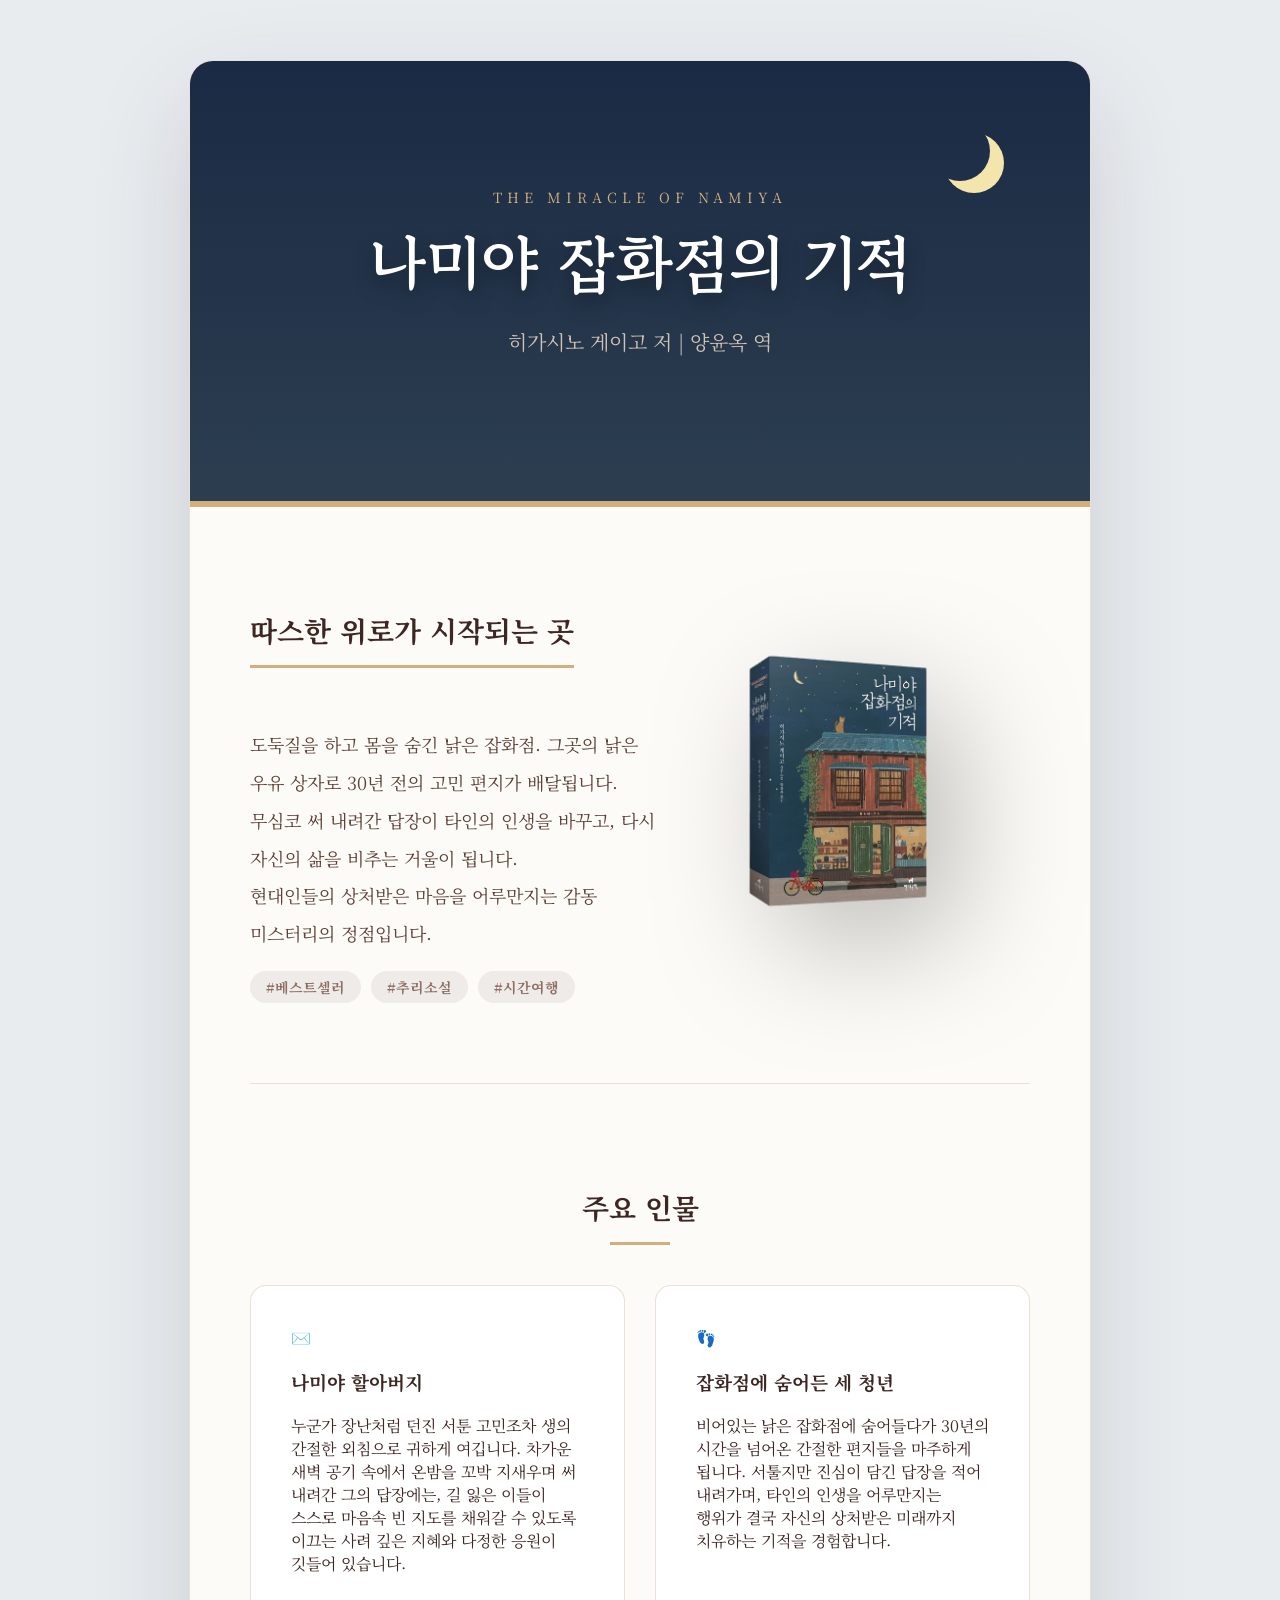
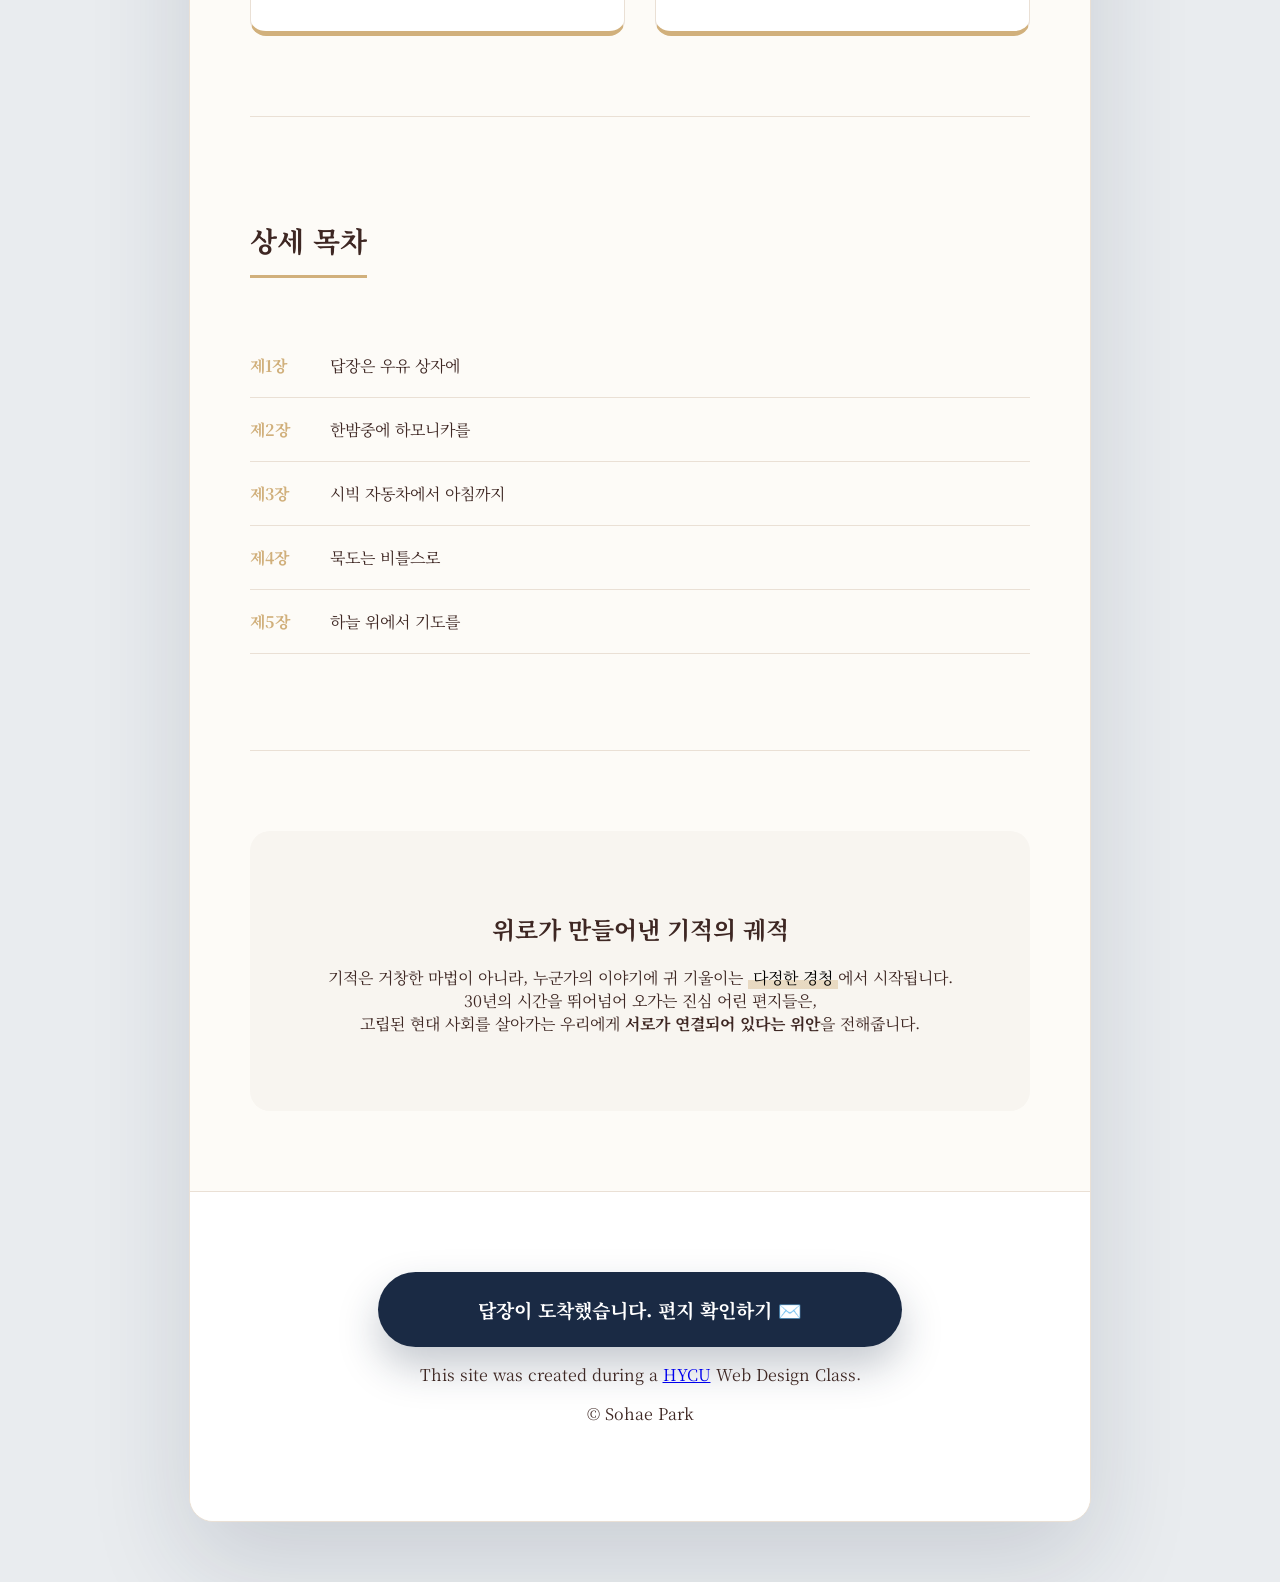
==== index.html @ 7ce03bda "Rename class5_book.html to index.html" ====
<!DOCTYPE html>
<html lang="ko">
<head>
    <meta charset="utf-8">
    <meta name="viewport" content="width=device-width, initial-scale=1.0">
    <title>나미야 잡화점의 기적 - 도서 상세</title>
    <link rel="preconnect" href="https://fonts.googleapis.com">
    <link rel="preconnect" href="https://fonts.gstatic.com" crossorigin>
    <link href="https://fonts.googleapis.com/css2?family=Gowun+Batang:wght@700&family=Noto+Serif+KR:wght@400;700&display=swap" rel="stylesheet">
    <link href="class5_style.css" rel="stylesheet" type="text/css">
</head>
<body>
    <div id="wrapper">
        <header id="hero-header">
            <div class="sky-container">
                <div class="star s1"></div><div class="star s2"></div><div class="star s3"></div>
                <div class="star s4"></div><div class="star s5"></div><div class="star s6"></div>
                <div class="star s7"></div><div class="star s8"></div><div class="star s9"></div>
                <div class="star s10"></div><div class="star s11"></div><div class="star s12"></div>
                <div class="moon"></div>
                <div class="shooting-star ss1"></div>
                <div class="shooting-star ss2"></div>
                <div class="cat-silhouette">
                    <div class="cat-ears"></div>
                    <div class="cat-body"></div>
                </div>
            </div>
            <div class="header-content">
                <span class="sub-label">THE MIRACLE OF NAMIYA</span>
                <h1 class="main-title">나미야 잡화점의 기적</h1>
                <p class="author-label">히가시노 게이고 저 | 양윤옥 역</p>
            </div>
        </header>

        <main id="content-body">
            <section class="section-block intro-section">
                <div class="row-layout">
                    <div class="text-area">
                        <h2 class="section-title underline-fit">따스한 위로가 시작되는 곳</h2>
                        <p class="synopsis">
                            도둑질을 하고 몸을 숨긴 낡은 잡화점. 그곳의 낡은 우유 상자로 30년 전의 고민 편지가 배달됩니다.<br>
                            무심코 써 내려간 답장이 타인의 인생을 바꾸고, 다시 자신의 삶을 비추는 거울이 됩니다.<br>
                            현대인들의 상처받은 마음을 어루만지는 감동 미스터리의 정점입니다.
                        </p>
                        <div class="keyword-tags">
                            <span class="tag">#베스트셀러</span><span class="tag">#추리소설</span><span class="tag">#시간여행</span>
                        </div>
                    </div>
                    <div class="image-area main-cover">
                        <img src="img/cover.png" alt="나미야 잡화점의 기적 책 표지" class="cover-img">
                    </div>
                </div>
            </section>

            <hr class="section-divider"> 
            
            <section class="section-block">
                <h2 class="section-title center">주요 인물</h2>
                <div class="card-grid">
                    <article class="info-card">
                        <div class="card-icon">✉️</div>
                        <h3>나미야 할아버지</h3>
                        <p>누군가 장난처럼 던진 서툰 고민조차 생의 간절한 외침으로 귀하게 여깁니다. 차가운 새벽 공기 속에서 온밤을 꼬박 지새우며 써 내려간 그의 답장에는, 길 잃은 이들이 스스로 마음속 빈 지도를 채워갈 수 있도록 이끄는 사려 깊은 지혜와 다정한 응원이 깃들어 있습니다.</p>
                    </article>
                    <article class="info-card">
                        <div class="card-icon">👣</div>
                        <h3>잡화점에 숨어든 세 청년</h3>
                        <p>비어있는 낡은 잡화점에 숨어들다가 30년의 시간을 넘어온 간절한 편지들을 마주하게 됩니다. 서툴지만 진심이 담긴 답장을 적어 내려가며, 타인의 인생을 어루만지는 행위가 결국 자신의 상처받은 미래까지 치유하는 기적을 경험합니다.</p>
                    </article>
                </div>
            </section>

            <hr class="section-divider">

            <section class="section-block">
                <h2 class="section-title">상세 목차</h2>
                <ul class="chapter-list">
                    <li><span class="chapter-num">제1장</span> <span class="chapter-name">답장은 우유 상자에</span></li>
                    <li><span class="chapter-num">제2장</span> <span class="chapter-name">한밤중에 하모니카를</span></li>
                    <li><span class="chapter-num">제3장</span> <span class="chapter-name">시빅 자동차에서 아침까지</span></li>
                    <li><span class="chapter-num">제4장</span> <span class="chapter-name">묵도는 비틀스로</span></li>
                    <li><span class="chapter-num">제5장</span> <span class="chapter-name">하늘 위에서 기도를</span></li>
                </ul>
            </section>

            <hr class="section-divider">

            <section class="section-block">
                <div class="message-box">
                    <h2 class="theme-title">위로가 만들어낸 기적의 궤적</h2>
                    <p class="theme-desc">
                        기적은 거창한 마법이 아니라, 누군가의 이야기에 귀 기울이는 <mark>다정한 경청</mark>에서 시작됩니다.<br>
                        30년의 시간을 뛰어넘어 오가는 진심 어린 편지들은,<br>
                        고립된 현대 사회를 살아가는 우리에게 <strong>서로가 연결되어 있다는 위안</strong>을 전해줍니다.
                    </p>
                </div>
            </section>
        </main>

        <footer>
            <div class="action-footer">
                <a href="https://search.kyobobook.co.kr/search?keyword=%EB%82%98%EB%AF%B8%EC%95%BC%20%EC%9E%A1%ED%99%94%EC%A0%90%EC%9D%98%20%EA%B8%B0%EC%A0%81" target="_blank" class="buy-btn">
                    답장이 도착했습니다. 편지 확인하기 ✉️
                </a>
            </div>
            <div class="footer-info">
                <p>This site was created during a <a href="https://www.hycu.ac.kr" target="_blank" class="hycu-link">HYCU</a> Web Design Class.</p>
                <p>© Sohae Park</p>
            </div>
        </footer>
    </div>
</body>
</html>
---- class5_style.css ----
:root {
    --primary-navy: #1A2A44;
    --accent-gold: #D1B07C;
    --text-main: #3E2723;
    --text-sub: #5D4037;
    --bg-creamy: #FDFBF7;
    --border-soft: #EAE0D5;
    --transition-base: all 0.4s cubic-bezier(0.165, 0.84, 0.44, 1);
}

body {
    background-color: #E9ECEF;
    font-family: 'Noto Serif KR', serif;
    margin: 0; padding: 0;
    display: flex; justify-content: center;
    color: var(--text-main);
    word-break: keep-all;
}

#wrapper {
    width: 100%; max-width: 900px;
    margin: 60px 20px;
    background-color: var(--bg-creamy);
    border-radius: 24px;
    box-shadow: 0 40px 100px rgba(26, 42, 68, 0.15);
    overflow: hidden;
    border: 1px solid var(--border-soft);
}

/* 히어로 헤더 & 별빛 애니메이션 */
#hero-header {
    height: 440px;
    background: linear-gradient(180deg, #1A2A44 0%, #2C3E50 100%);
    position: relative; overflow: hidden;
    display: flex; align-items: center; justify-content: center;
    text-align: center;
    border-bottom: 6px solid var(--accent-gold);
}

.sky-container { position: absolute; width: 100%; height: 100%; top: 0; left: 0; }

.star { 
    position: absolute; background: white; border-radius: 50%; opacity: 0;
    animation: twinkle 3s infinite ease-in-out; 
}

@keyframes twinkle { 
    0%, 100% { opacity: 0.2; transform: scale(0.8); box-shadow: 0 0 0px #FFF; } 
    50% { opacity: 1; transform: scale(1.2); box-shadow: 0 0 10px 2px rgba(255, 255, 255, 0.8); } 
}

/* 별 개별 설정 */
.s1 { width: 3px; height: 3px; top: 15%; left: 10%; animation-delay: 0s; }
.s2 { width: 4px; height: 4px; top: 25%; left: 85%; animation-delay: 1s; }
.s3 { width: 2px; height: 2px; top: 60%; left: 15%; animation-delay: 2s; }
.s4 { width: 3px; height: 3px; top: 40%; left: 55%; animation-delay: 0.5s; }
.s5 { width: 2px; height: 2px; top: 10%; left: 40%; animation-delay: 1.5s; }
.s6 { width: 4px; height: 4px; top: 75%; left: 70%; animation-delay: 0.8s; }
.s7 { width: 2px; height: 2px; top: 20%; left: 25%; animation-delay: 2.2s; }
.s8 { width: 3px; height: 3px; top: 50%; left: 80%; animation-delay: 1.2s; }
.s9 { width: 2px; height: 2px; top: 5%; left: 75%; animation-delay: 0.3s; }
.s10 { width: 3px; height: 3px; top: 65%; left: 45%; animation-delay: 1.8s; }
.s11 { width: 2px; height: 2px; top: 30%; left: 5%; animation-delay: 2.5s; }
.s12 { width: 3px; height: 3px; top: 85%; left: 20%; animation-delay: 0.7s; }

.moon { position: absolute; top: 60px; right: 100px; width: 60px; height: 60px; border-radius: 50%; box-shadow: 14px 12px 0 0 #F3E5AB; }
.sub-label { color: var(--accent-gold); font-size: 14px; letter-spacing: 5px; display: block; margin-bottom: 10px; z-index: 5; }
.main-title { font-family: 'Gowun Batang', serif; font-size: 62px; color: #FFF; margin: 0; z-index: 5; text-shadow: 0 10px 20px rgba(0,0,0,0.4); }
.author-label { font-size: 20px; color: #D1C4B5; margin-top: 20px; z-index: 5; }

/* 밑줄 로직 */
.section-title { 
    font-size: 28px; color: var(--text-main); margin-bottom: 40px; 
    position: relative; display: inline-block; 
}
.section-title::after { 
    content: ''; display: block; width: 100%; height: 3px; 
    background: var(--accent-gold); margin-top: 15px; 
}
.section-title.center { display: block; text-align: center; }
.section-title.center::after { width: 60px; margin: 15px auto 0; }

/* 책 표지 이미지 레이아웃 조정 */
.section-block { padding: 80px 60px; }
.row-layout { display: flex; gap: 40px; align-items: flex-start; }
.text-area { flex: 1.1; }

.main-cover {
    flex: 0.9;
    padding-top: 50px; /* 텍스트보다 아래로 더 내림 */
    display: flex;
    justify-content: flex-end;
}

.cover-img { 
    width: 115%; /* 크기 대폭 키움 */
    max-width: 420px; 
    filter: drop-shadow(30px 40px 60px rgba(0,0,0,0.25)); 
    transition: var(--transition-base);
}
.cover-img:hover { transform: translateY(-20px) scale(1.05) rotate(2deg); }

/* 나머지 요소 */
.synopsis { line-height: 2.1; font-size: 18px; color: var(--text-sub); }
.tag { display: inline-block; padding: 6px 16px; background: #EFEBE9; color: #8D6E63; border-radius: 25px; font-size: 14px; margin-right: 10px; font-weight: 700; }
.card-grid { display: flex; gap: 30px; }
.info-card { flex: 1; background: #FFF; padding: 40px; border-radius: 16px; border: 1px solid var(--border-soft); border-bottom: 5px solid var(--accent-gold); transition: var(--transition-base); }
.chapter-list { list-style: none; padding: 0; }
.chapter-list li { padding: 20px 0; border-bottom: 1px solid var(--border-soft); display: flex; align-items: center; }
.chapter-num { font-weight: 700; color: var(--accent-gold); width: 80px; font-size: 16px; }
.message-box { background: #F8F5F0; padding: 60px; border-radius: 20px; text-align: center; }
mark { background: transparent; background-image: linear-gradient(to top, rgba(209, 176, 124, 0.4) 40%, transparent 40%); padding: 0 5px; }
footer { padding: 80px; text-align: center; background: #FFF; border-top: 1px solid var(--border-soft); }
.buy-btn { display: inline-block; background: var(--primary-navy); color: #FFF; padding: 24px 100px; border-radius: 60px; text-decoration: none; font-weight: 700; font-size: 19px; box-shadow: 0 20px 40px rgba(26, 42, 68, 0.25); transition: var(--transition-base); }
.buy-btn:hover { background: var(--accent-gold); color: var(--primary-navy); transform: translateY(-5px); }
.section-divider { border: 0; height: 1px; background: var(--border-soft); margin: 0 60px; }
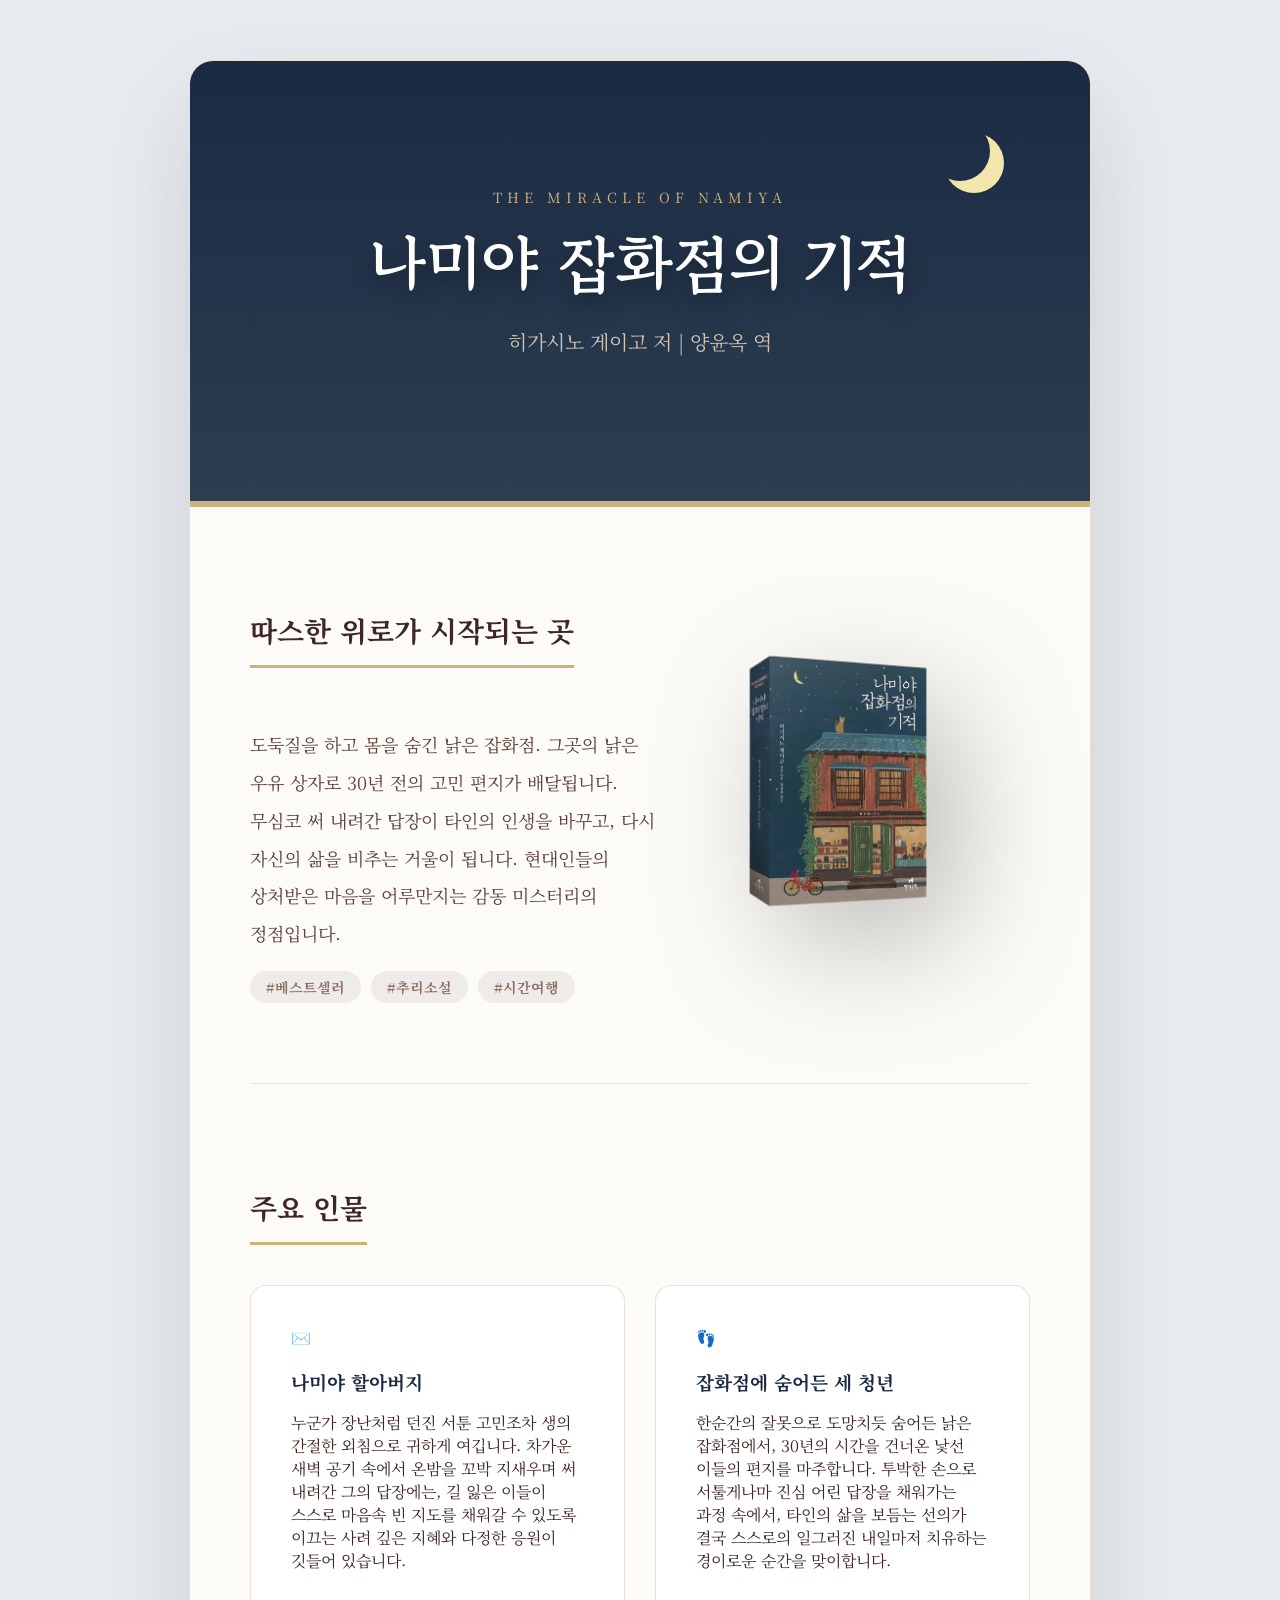
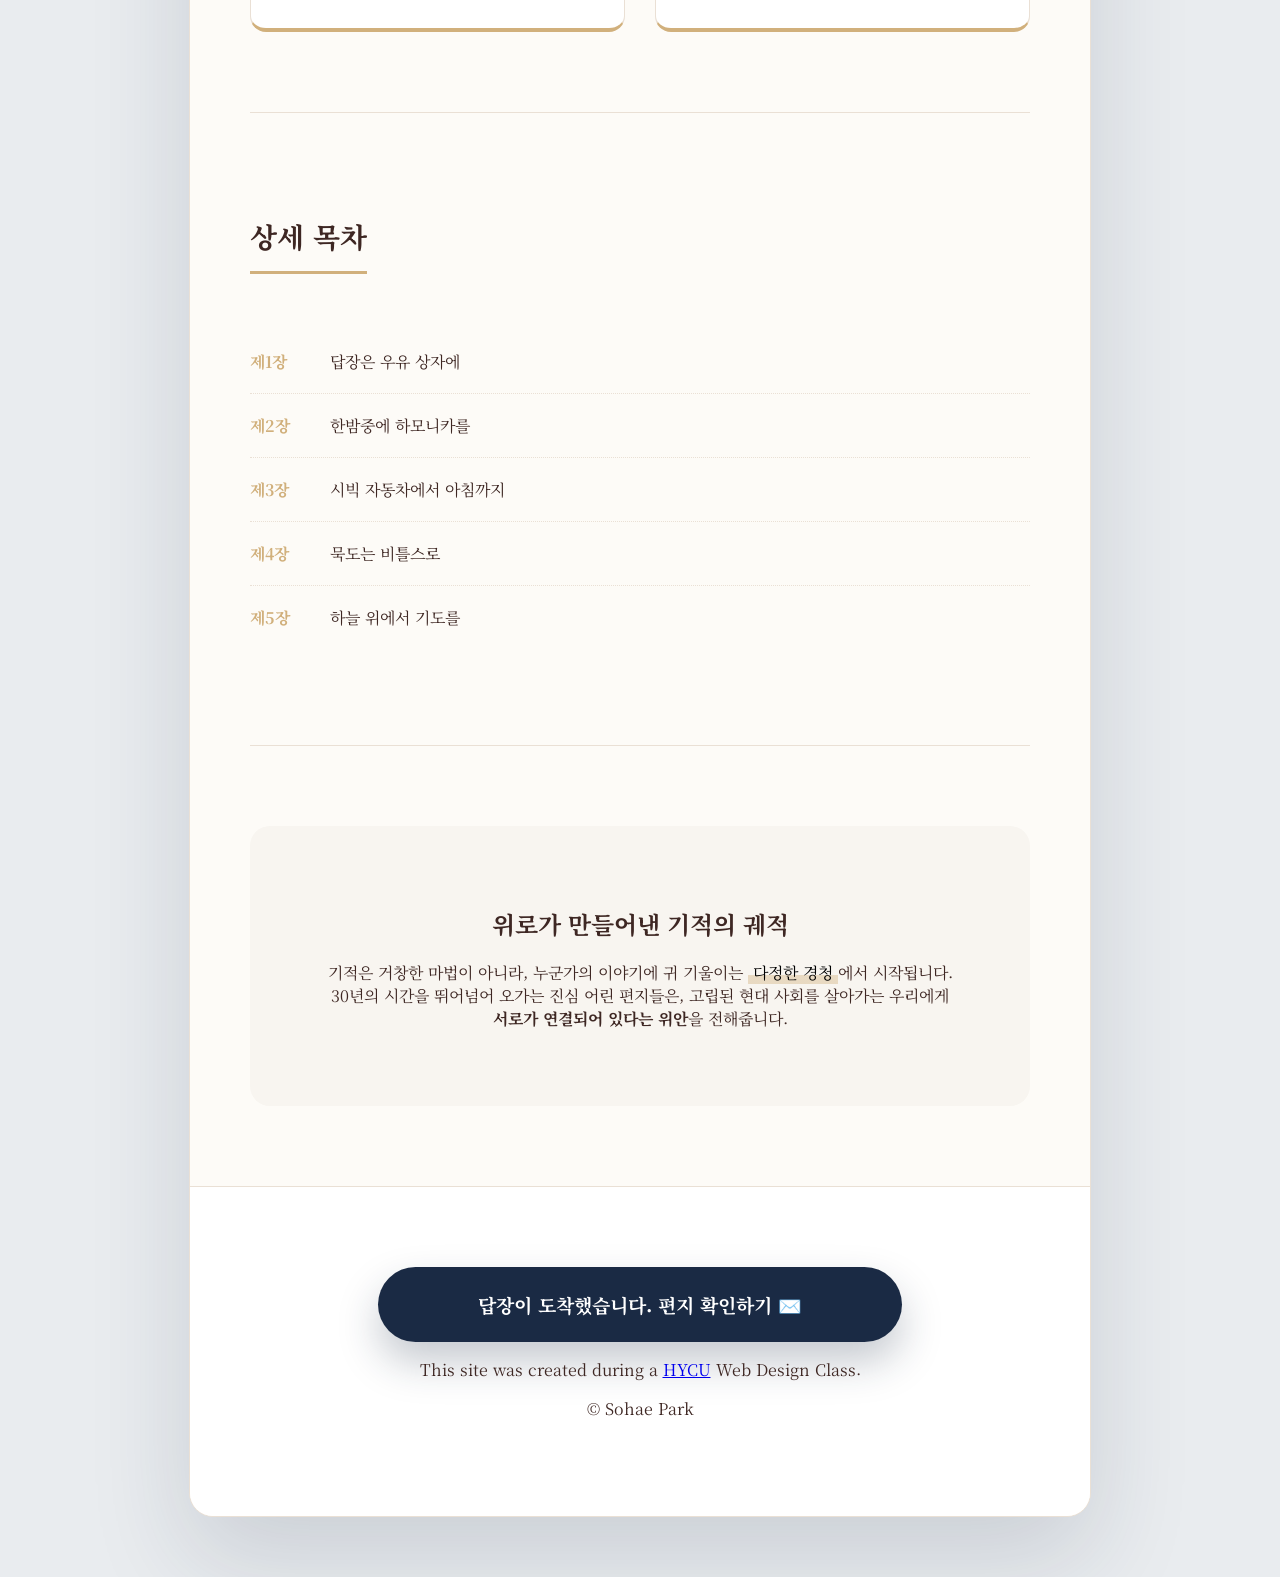
==== commit 8cc8c01c: "Add files via upload Update project files" ====
--- a/index.html
+++ b/index.html
@@ -1,7 +1,7 @@
 <!DOCTYPE html>
 <html lang="ko">
 <head>
-    <meta charset="utf-8">
+    <meta charset="UTF-8">
     <meta name="viewport" content="width=device-width, initial-scale=1.0">
     <title>나미야 잡화점의 기적 - 도서 상세</title>
     <link rel="preconnect" href="https://fonts.googleapis.com">
@@ -18,8 +18,6 @@
                 <div class="star s7"></div><div class="star s8"></div><div class="star s9"></div>
                 <div class="star s10"></div><div class="star s11"></div><div class="star s12"></div>
                 <div class="moon"></div>
-                <div class="shooting-star ss1"></div>
-                <div class="shooting-star ss2"></div>
                 <div class="cat-silhouette">
                     <div class="cat-ears"></div>
                     <div class="cat-body"></div>
@@ -33,13 +31,13 @@
         </header>
 
         <main id="content-body">
-            <section class="section-block intro-section">
+            <section class="section-block">
                 <div class="row-layout">
                     <div class="text-area">
-                        <h2 class="section-title underline-fit">따스한 위로가 시작되는 곳</h2>
+                        <h2 class="section-title">따스한 위로가 시작되는 곳</h2>
                         <p class="synopsis">
-                            도둑질을 하고 몸을 숨긴 낡은 잡화점. 그곳의 낡은 우유 상자로 30년 전의 고민 편지가 배달됩니다.<br>
-                            무심코 써 내려간 답장이 타인의 인생을 바꾸고, 다시 자신의 삶을 비추는 거울이 됩니다.<br>
+                            도둑질을 하고 몸을 숨긴 낡은 잡화점. 그곳의 낡은 우유 상자로 30년 전의 고민 편지가 배달됩니다.
+                            무심코 써 내려간 답장이 타인의 인생을 바꾸고, 다시 자신의 삶을 비추는 거울이 됩니다.
                             현대인들의 상처받은 마음을 어루만지는 감동 미스터리의 정점입니다.
                         </p>
                         <div class="keyword-tags">
@@ -55,7 +53,7 @@
             <hr class="section-divider"> 
             
             <section class="section-block">
-                <h2 class="section-title center">주요 인물</h2>
+                <h2 class="section-title">주요 인물</h2>
                 <div class="card-grid">
                     <article class="info-card">
                         <div class="card-icon">✉️</div>
@@ -65,7 +63,7 @@
                     <article class="info-card">
                         <div class="card-icon">👣</div>
                         <h3>잡화점에 숨어든 세 청년</h3>
-                        <p>비어있는 낡은 잡화점에 숨어들다가 30년의 시간을 넘어온 간절한 편지들을 마주하게 됩니다. 서툴지만 진심이 담긴 답장을 적어 내려가며, 타인의 인생을 어루만지는 행위가 결국 자신의 상처받은 미래까지 치유하는 기적을 경험합니다.</p>
+                        <p>한순간의 잘못으로 도망치듯 숨어든 낡은 잡화점에서, 30년의 시간을 건너온 낯선 이들의 편지를 마주합니다. 투박한 손으로 서툴게나마 진심 어린 답장을 채워가는 과정 속에서, 타인의 삶을 보듬는 선의가 결국 스스로의 일그러진 내일마저 치유하는 경이로운 순간을 맞이합니다.</p>
                     </article>
                 </div>
             </section>
@@ -89,9 +87,7 @@
                 <div class="message-box">
                     <h2 class="theme-title">위로가 만들어낸 기적의 궤적</h2>
                     <p class="theme-desc">
-                        기적은 거창한 마법이 아니라, 누군가의 이야기에 귀 기울이는 <mark>다정한 경청</mark>에서 시작됩니다.<br>
-                        30년의 시간을 뛰어넘어 오가는 진심 어린 편지들은,<br>
-                        고립된 현대 사회를 살아가는 우리에게 <strong>서로가 연결되어 있다는 위안</strong>을 전해줍니다.
+                        기적은 거창한 마법이 아니라, 누군가의 이야기에 귀 기울이는 <mark>다정한 경청</mark>에서 시작됩니다. 30년의 시간을 뛰어넘어 오가는 진심 어린 편지들은, 고립된 현대 사회를 살아가는 우리에게 <strong>서로가 연결되어 있다는 위안</strong>을 전해줍니다.
                     </p>
                 </div>
             </section>
@@ -100,7 +96,7 @@
         <footer>
             <div class="action-footer">
                 <a href="https://search.kyobobook.co.kr/search?keyword=%EB%82%98%EB%AF%B8%EC%95%BC%20%EC%9E%A1%ED%99%94%EC%A0%90%EC%9D%98%20%EA%B8%B0%EC%A0%81" target="_blank" class="buy-btn">
-                    답장이 도착했습니다. 편지 확인하기 ✉️
+                    답장이 도착했습니다. <br class="mobile-br">편지 확인하기 ✉️
                 </a>
             </div>
             <div class="footer-info">
@@ -110,4 +106,4 @@
         </footer>
     </div>
 </body>
-</html>
+</html>
--- a/class5_style.css
+++ b/class5_style.css
@@ -27,7 +27,6 @@
     border: 1px solid var(--border-soft);
 }
 
-/* 히어로 헤더 & 별빛 애니메이션 */
 #hero-header {
     height: 440px;
     background: linear-gradient(180deg, #1A2A44 0%, #2C3E50 100%);
@@ -38,79 +37,77 @@
 }
 
 .sky-container { position: absolute; width: 100%; height: 100%; top: 0; left: 0; }
-
-.star { 
-    position: absolute; background: white; border-radius: 50%; opacity: 0;
-    animation: twinkle 3s infinite ease-in-out; 
-}
+.star { position: absolute; background: white; border-radius: 50%; opacity: 0; animation: twinkle 3s infinite ease-in-out; }
 
 @keyframes twinkle { 
     0%, 100% { opacity: 0.2; transform: scale(0.8); box-shadow: 0 0 0px #FFF; } 
     50% { opacity: 1; transform: scale(1.2); box-shadow: 0 0 10px 2px rgba(255, 255, 255, 0.8); } 
 }
 
-/* 별 개별 설정 */
-.s1 { width: 3px; height: 3px; top: 15%; left: 10%; animation-delay: 0s; }
-.s2 { width: 4px; height: 4px; top: 25%; left: 85%; animation-delay: 1s; }
-.s3 { width: 2px; height: 2px; top: 60%; left: 15%; animation-delay: 2s; }
-.s4 { width: 3px; height: 3px; top: 40%; left: 55%; animation-delay: 0.5s; }
-.s5 { width: 2px; height: 2px; top: 10%; left: 40%; animation-delay: 1.5s; }
-.s6 { width: 4px; height: 4px; top: 75%; left: 70%; animation-delay: 0.8s; }
-.s7 { width: 2px; height: 2px; top: 20%; left: 25%; animation-delay: 2.2s; }
-.s8 { width: 3px; height: 3px; top: 50%; left: 80%; animation-delay: 1.2s; }
-.s9 { width: 2px; height: 2px; top: 5%; left: 75%; animation-delay: 0.3s; }
-.s10 { width: 3px; height: 3px; top: 65%; left: 45%; animation-delay: 1.8s; }
-.s11 { width: 2px; height: 2px; top: 30%; left: 5%; animation-delay: 2.5s; }
-.s12 { width: 3px; height: 3px; top: 85%; left: 20%; animation-delay: 0.7s; }
+.s1 { width: 3px; height: 3px; top: 15%; left: 10%; }
+.s2 { width: 4px; height: 4px; top: 25%; left: 85%; } 
+.s3 { width: 2px; height: 2px; top: 60%; left: 15%; }
+.s4 { width: 3px; height: 3px; top: 40%; left: 55%; }
+.s5 { width: 2px; height: 2px; top: 10%; left: 40%; }
+.s6 { width: 4px; height: 4px; top: 75%; left: 70%; }
+.s7 { width: 2px; height: 2px; top: 20%; left: 25%; }
+.s8 { width: 3px; height: 3px; top: 50%; left: 80%; }
+.s9 { width: 2px; height: 2px; top: 5%; left: 75%; }
+.s10 { width: 3px; height: 3px; top: 65%; left: 45%; }
+.s11 { width: 2px; height: 2px; top: 30%; left: 5%; }
+.s12 { width: 3px; height: 3px; top: 85%; left: 20%; }
 
 .moon { position: absolute; top: 60px; right: 100px; width: 60px; height: 60px; border-radius: 50%; box-shadow: 14px 12px 0 0 #F3E5AB; }
 .sub-label { color: var(--accent-gold); font-size: 14px; letter-spacing: 5px; display: block; margin-bottom: 10px; z-index: 5; }
 .main-title { font-family: 'Gowun Batang', serif; font-size: 62px; color: #FFF; margin: 0; z-index: 5; text-shadow: 0 10px 20px rgba(0,0,0,0.4); }
 .author-label { font-size: 20px; color: #D1C4B5; margin-top: 20px; z-index: 5; }
 
-/* 밑줄 로직 */
-.section-title { 
-    font-size: 28px; color: var(--text-main); margin-bottom: 40px; 
-    position: relative; display: inline-block; 
-}
-.section-title::after { 
-    content: ''; display: block; width: 100%; height: 3px; 
-    background: var(--accent-gold); margin-top: 15px; 
-}
-.section-title.center { display: block; text-align: center; }
-.section-title.center::after { width: 60px; margin: 15px auto 0; }
+.section-title { font-size: 28px; color: var(--text-main); margin-bottom: 40px; position: relative; display: inline-block; text-align: left; }
+.section-title::after { content: ''; display: block; width: 100%; height: 3px; background: var(--accent-gold); margin-top: 15px; }
 
-/* 책 표지 이미지 레이아웃 조정 */
 .section-block { padding: 80px 60px; }
 .row-layout { display: flex; gap: 40px; align-items: flex-start; }
 .text-area { flex: 1.1; }
-
-.main-cover {
-    flex: 0.9;
-    padding-top: 50px; /* 텍스트보다 아래로 더 내림 */
-    display: flex;
-    justify-content: flex-end;
-}
-
-.cover-img { 
-    width: 115%; /* 크기 대폭 키움 */
-    max-width: 420px; 
-    filter: drop-shadow(30px 40px 60px rgba(0,0,0,0.25)); 
-    transition: var(--transition-base);
-}
+.main-cover { flex: 0.9; padding-top: 50px; display: flex; justify-content: flex-end; }
+.cover-img { width: 115%; max-width: 420px; filter: drop-shadow(30px 40px 60px rgba(0,0,0,0.25)); transition: var(--transition-base); mix-blend-mode: multiply; }
 .cover-img:hover { transform: translateY(-20px) scale(1.05) rotate(2deg); }
 
-/* 나머지 요소 */
 .synopsis { line-height: 2.1; font-size: 18px; color: var(--text-sub); }
 .tag { display: inline-block; padding: 6px 16px; background: #EFEBE9; color: #8D6E63; border-radius: 25px; font-size: 14px; margin-right: 10px; font-weight: 700; }
 .card-grid { display: flex; gap: 30px; }
-.info-card { flex: 1; background: #FFF; padding: 40px; border-radius: 16px; border: 1px solid var(--border-soft); border-bottom: 5px solid var(--accent-gold); transition: var(--transition-base); }
+.info-card { flex: 1; background: #FFF; padding: 40px; border-radius: 16px; border: 1px solid var(--border-soft); border-bottom: 4px solid var(--accent-gold); transition: var(--transition-base); }
+.info-card h3 { color: var(--primary-navy); margin-bottom: 15px; }
+
 .chapter-list { list-style: none; padding: 0; }
-.chapter-list li { padding: 20px 0; border-bottom: 1px solid var(--border-soft); display: flex; align-items: center; }
+.chapter-list li { padding: 20px 0; border-bottom: 1.5px dotted var(--border-soft); display: flex; align-items: center; }
+.chapter-list li:last-child { border-bottom: none; }
 .chapter-num { font-weight: 700; color: var(--accent-gold); width: 80px; font-size: 16px; }
+
 .message-box { background: #F8F5F0; padding: 60px; border-radius: 20px; text-align: center; }
 mark { background: transparent; background-image: linear-gradient(to top, rgba(209, 176, 124, 0.4) 40%, transparent 40%); padding: 0 5px; }
+
 footer { padding: 80px; text-align: center; background: #FFF; border-top: 1px solid var(--border-soft); }
-.buy-btn { display: inline-block; background: var(--primary-navy); color: #FFF; padding: 24px 100px; border-radius: 60px; text-decoration: none; font-weight: 700; font-size: 19px; box-shadow: 0 20px 40px rgba(26, 42, 68, 0.25); transition: var(--transition-base); }
+.buy-btn { display: inline-block; background: var(--primary-navy); color: #FFF; padding: 24px 100px; border-radius: 60px; text-decoration: none; font-weight: 700; font-size: 19px; box-shadow: 0 20px 40px rgba(26, 42, 68, 0.25); transition: var(--transition-base); white-space: nowrap; }
 .buy-btn:hover { background: var(--accent-gold); color: var(--primary-navy); transform: translateY(-5px); }
-.section-divider { border: 0; height: 1px; background: var(--border-soft); margin: 0 60px; }+.section-divider { border: 0; height: 1px; background: var(--border-soft); margin: 0 60px; }
+
+.mobile-br { display: none; }
+
+@media (max-width: 768px) {
+    #wrapper { margin: 0; border-radius: 0; }
+    #hero-header { height: 320px; }
+    .main-title { font-size: 34px; }
+    .moon { width: 40px; height: 40px; right: 40px; top: 30px; }
+    .section-block { padding: 40px 24px; }
+    .row-layout { flex-direction: column; gap: 24px; text-align: center; }
+    .section-title { display: inline-block; text-align: left; margin-bottom: 20px; }
+    .main-cover { justify-content: center; padding-top: 20px; width: 100%; }
+    .cover-img { width: 75%; max-width: 260px; mix-blend-mode: multiply; }
+    .card-grid { flex-direction: column; gap: 16px; }
+    .info-card { padding: 30px 20px; text-align: left; }
+    .synopsis { font-size: 16px; line-height: 1.8; text-align: left; }
+    .theme-desc { font-size: 15px; line-height: 1.8; word-break: keep-all; }
+    .mobile-br { display: block; }
+    .buy-btn { display: inline-block; padding: 18px 30px; width: auto; font-size: 15px; white-space: normal; line-height: 1.4; }
+    .section-divider { margin: 0 24px; }
+}
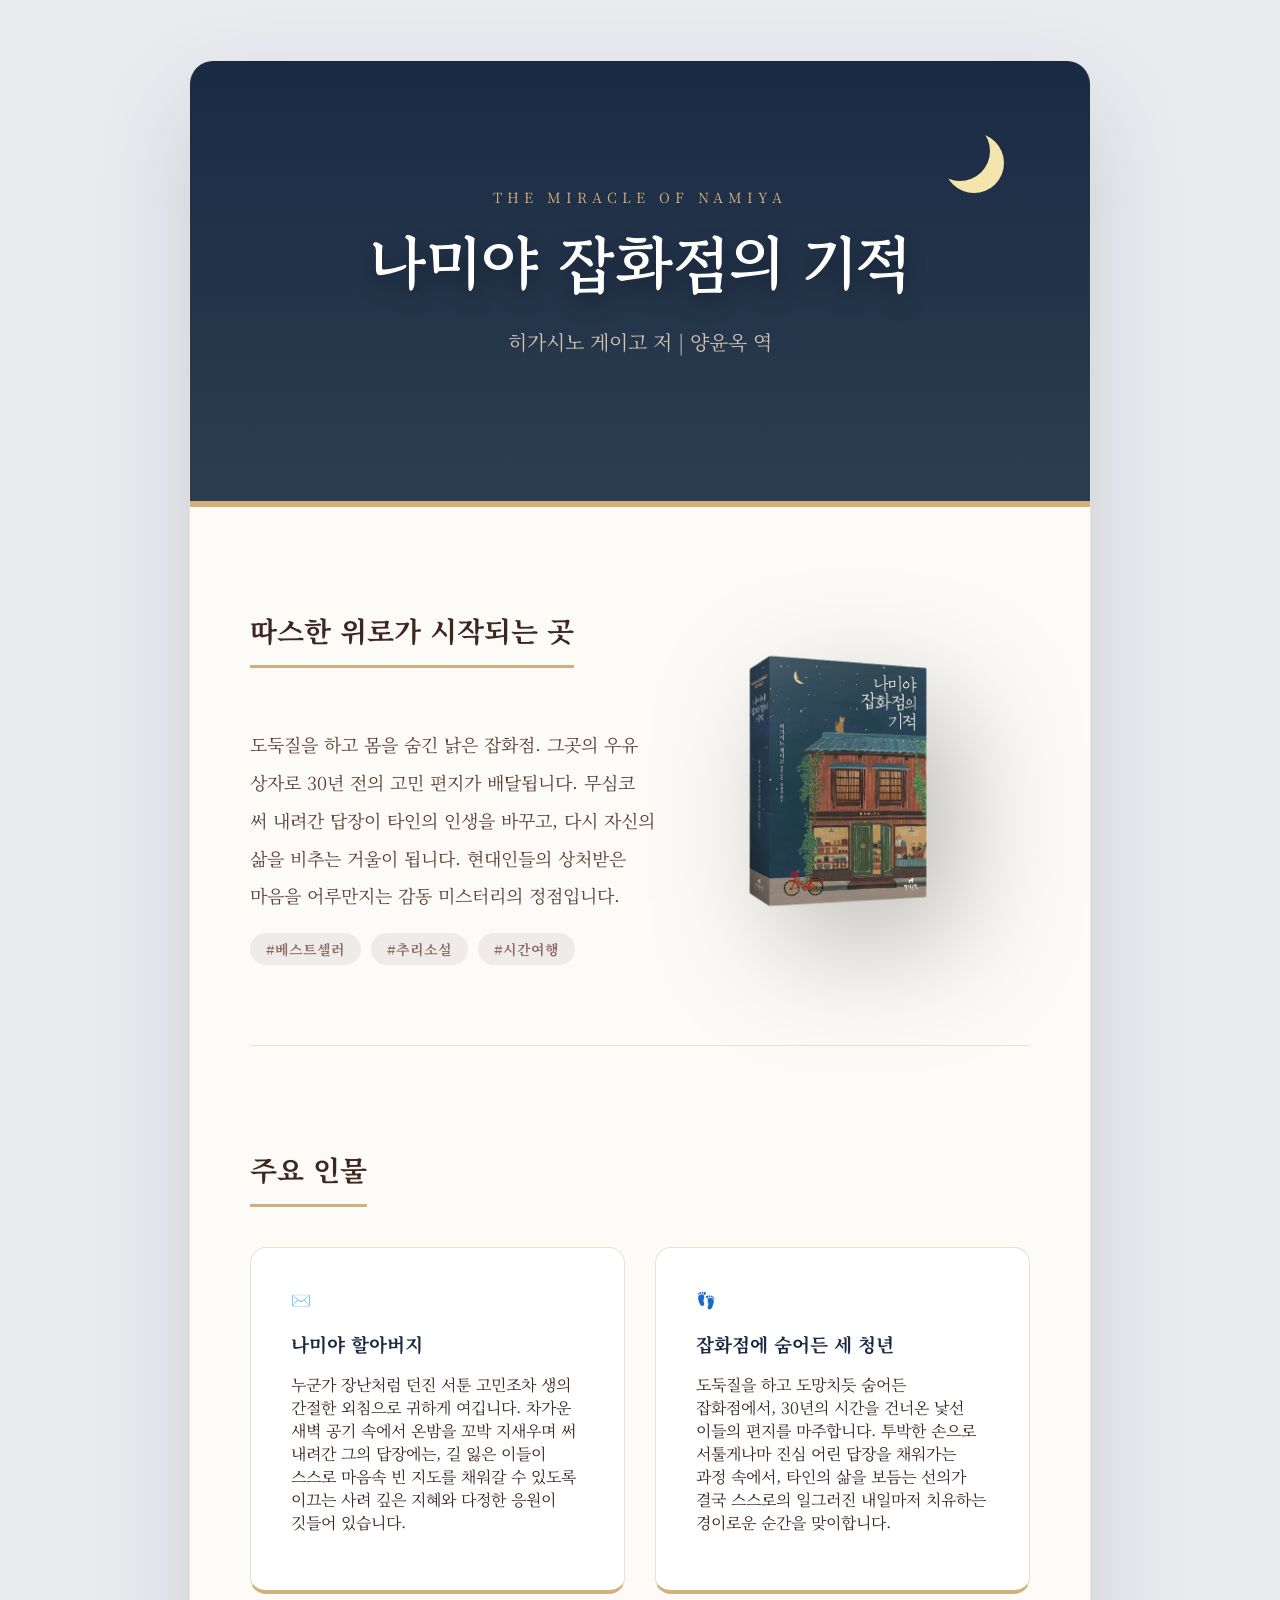
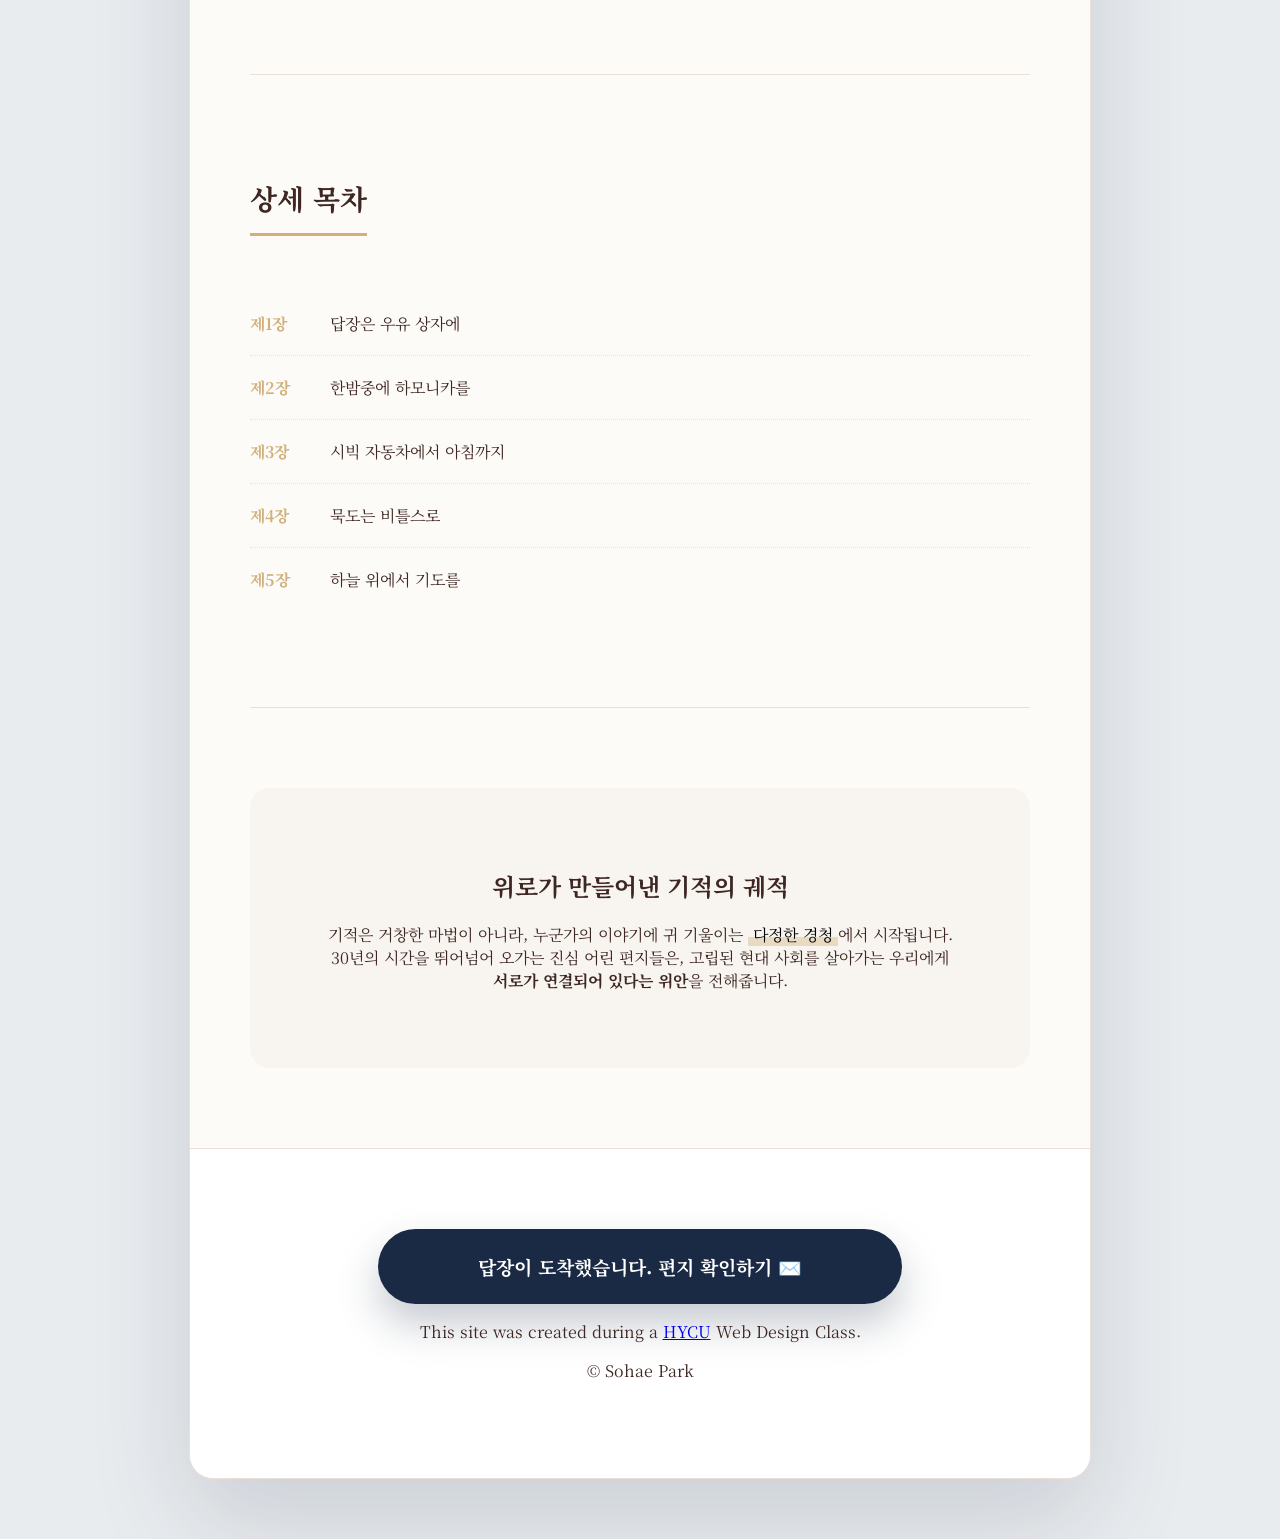
==== commit d24b53ef: "Add files via upload Update index.html" ====
--- a/index.html
+++ b/index.html
@@ -36,7 +36,7 @@
                     <div class="text-area">
                         <h2 class="section-title">따스한 위로가 시작되는 곳</h2>
                         <p class="synopsis">
-                            도둑질을 하고 몸을 숨긴 낡은 잡화점. 그곳의 낡은 우유 상자로 30년 전의 고민 편지가 배달됩니다.
+                            도둑질을 하고 몸을 숨긴 낡은 잡화점. 그곳의 우유 상자로 30년 전의 고민 편지가 배달됩니다.
                             무심코 써 내려간 답장이 타인의 인생을 바꾸고, 다시 자신의 삶을 비추는 거울이 됩니다.
                             현대인들의 상처받은 마음을 어루만지는 감동 미스터리의 정점입니다.
                         </p>
@@ -63,7 +63,7 @@
                     <article class="info-card">
                         <div class="card-icon">👣</div>
                         <h3>잡화점에 숨어든 세 청년</h3>
-                        <p>한순간의 잘못으로 도망치듯 숨어든 낡은 잡화점에서, 30년의 시간을 건너온 낯선 이들의 편지를 마주합니다. 투박한 손으로 서툴게나마 진심 어린 답장을 채워가는 과정 속에서, 타인의 삶을 보듬는 선의가 결국 스스로의 일그러진 내일마저 치유하는 경이로운 순간을 맞이합니다.</p>
+                        <p>도둑질을 하고 도망치듯 숨어든 잡화점에서, 30년의 시간을 건너온 낯선 이들의 편지를 마주합니다. 투박한 손으로 서툴게나마 진심 어린 답장을 채워가는 과정 속에서, 타인의 삶을 보듬는 선의가 결국 스스로의 일그러진 내일마저 치유하는 경이로운 순간을 맞이합니다.</p>
                     </article>
                 </div>
             </section>
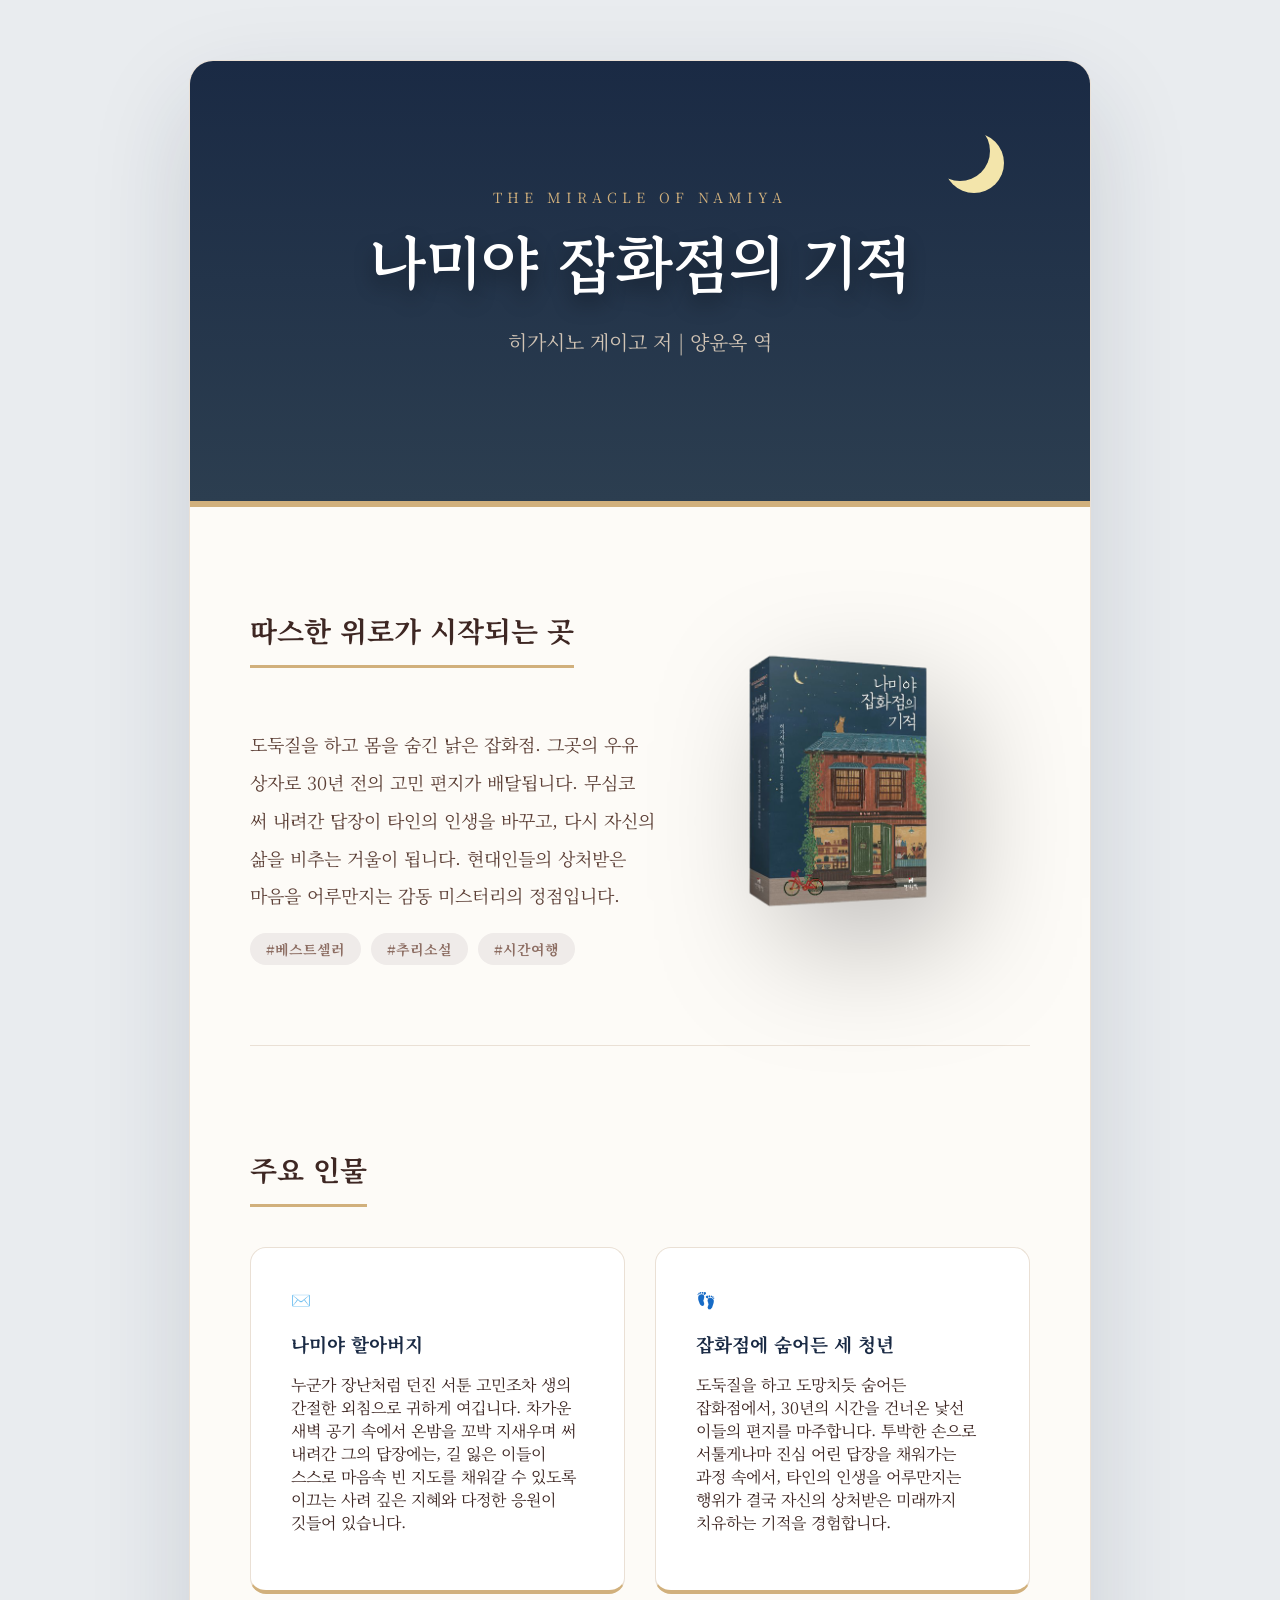
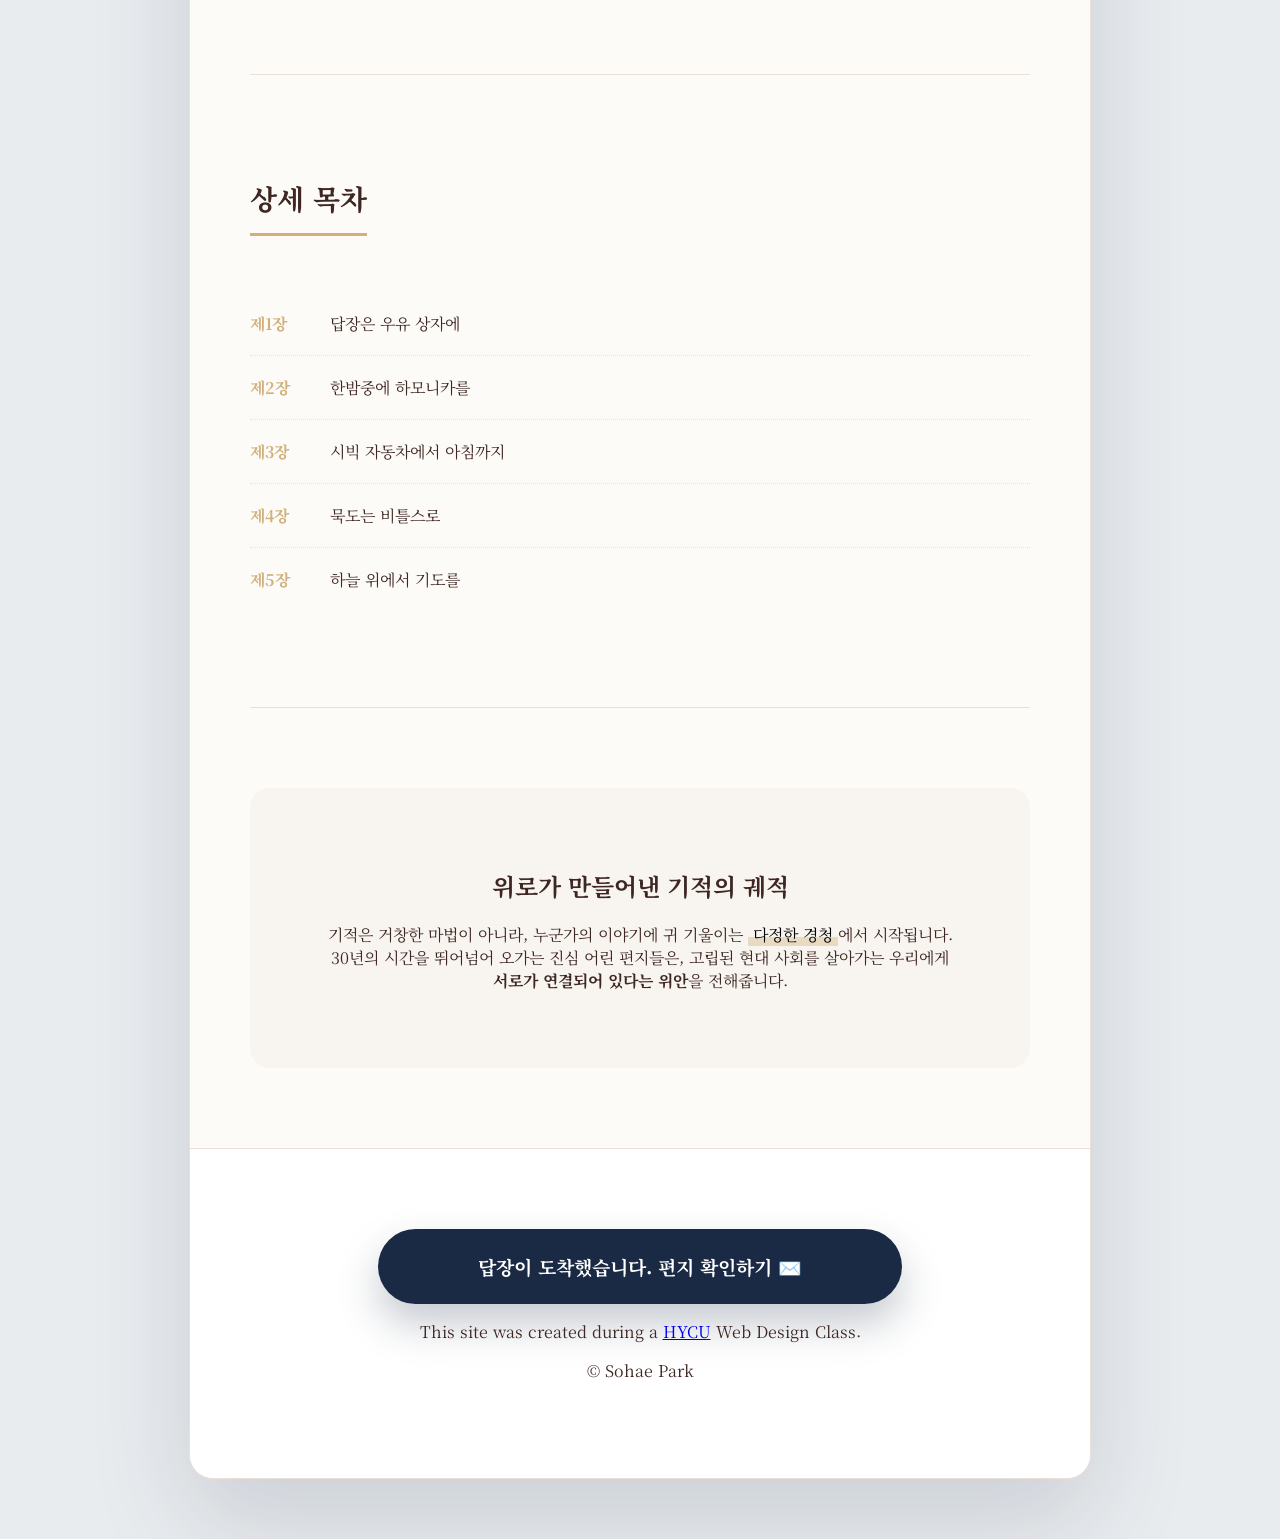
==== commit a9381bb4: "Add files via upload Updated index.html" ====
--- a/index.html
+++ b/index.html
@@ -63,7 +63,7 @@
                     <article class="info-card">
                         <div class="card-icon">👣</div>
                         <h3>잡화점에 숨어든 세 청년</h3>
-                        <p>도둑질을 하고 도망치듯 숨어든 잡화점에서, 30년의 시간을 건너온 낯선 이들의 편지를 마주합니다. 투박한 손으로 서툴게나마 진심 어린 답장을 채워가는 과정 속에서, 타인의 삶을 보듬는 선의가 결국 스스로의 일그러진 내일마저 치유하는 경이로운 순간을 맞이합니다.</p>
+                        <p>도둑질을 하고 도망치듯 숨어든 잡화점에서, 30년의 시간을 건너온 낯선 이들의 편지를 마주합니다. 투박한 손으로 서툴게나마 진심 어린 답장을 채워가는 과정 속에서, 타인의 인생을 어루만지는 행위가 결국 자신의 상처받은 미래까지 치유하는 기적을 경험합니다.</p>
                     </article>
                 </div>
             </section>
